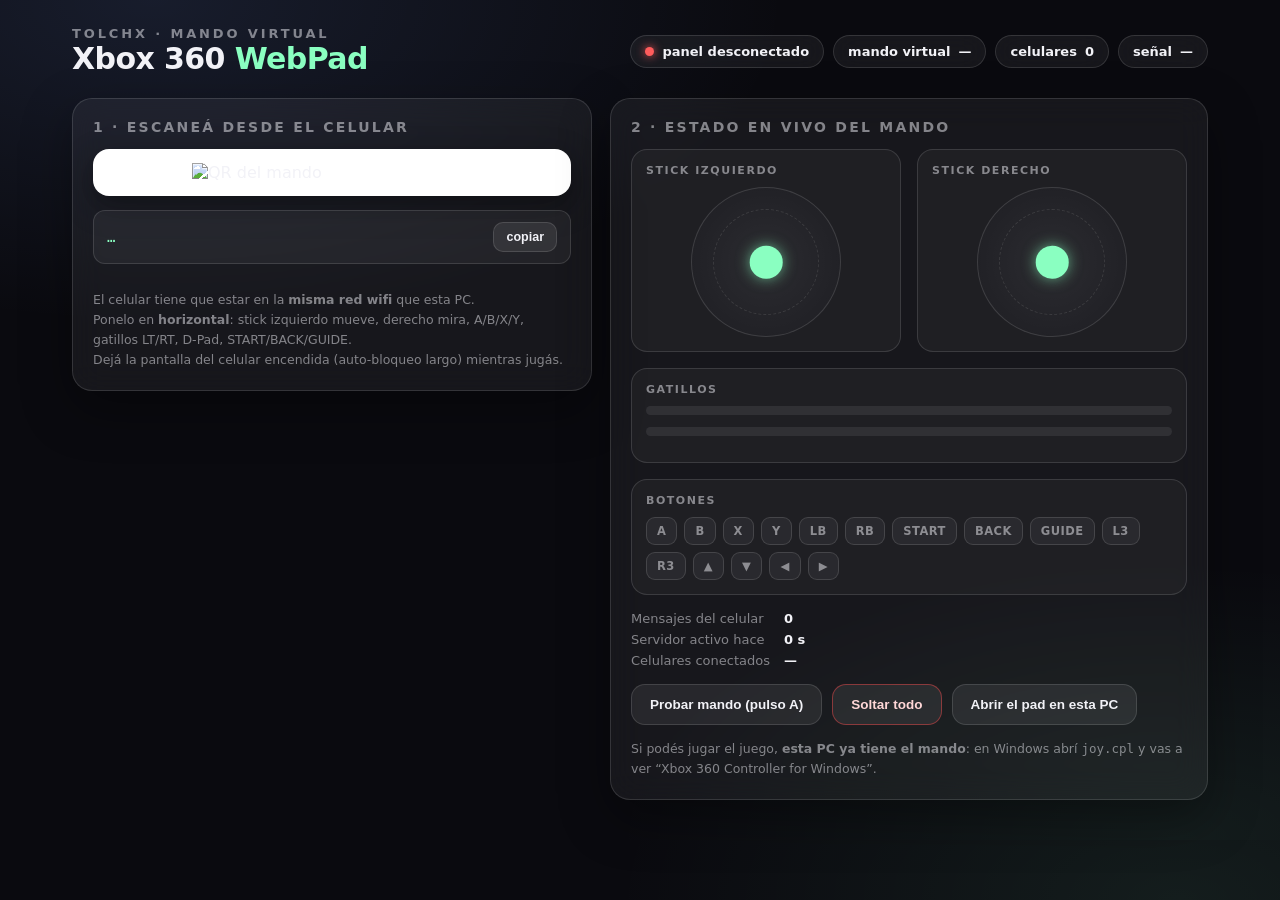
==== web/index.html @ 8189b66a "Xbox 360 WebPad: mando Xbox 360 virtual controlado por celular (ViGEmBus + WebSocket + QR)" ====
<!DOCTYPE html>
<html lang="es">
<head>
<meta charset="utf-8" />
<meta name="viewport" content="width=device-width, initial-scale=1" />
<title>Xbox 360 WebPad · panel</title>
<style>
  :root{
    --bg:#0a0a0f; --panel:rgba(255,255,255,.055); --line:rgba(255,255,255,.13);
    --txt:#f2f2f7; --dim:rgba(242,242,247,.5); --acento:#8affc1; --azul:#7aa2ff;
    --a:#2fd35a; --b:#ff4d4d; --x:#3d9bff; --y:#ffc400;
  }
  *{box-sizing:border-box;}
  html,body{margin:0;min-height:100%;background:
      radial-gradient(90% 70% at 12% 0%,rgba(122,162,255,.12),transparent 55%),
      radial-gradient(80% 60% at 92% 100%,rgba(138,255,193,.08),transparent 55%),
      var(--bg);
    color:var(--txt);font-family:-apple-system,BlinkMacSystemFont,"Segoe UI",system-ui,sans-serif;}
  .wrap{max-width:1180px;margin:0 auto;padding:26px 22px 40px;}
  header{display:flex;align-items:center;gap:14px;flex-wrap:wrap;margin-bottom:22px;}
  .marca{font-size:13px;letter-spacing:.22em;text-transform:uppercase;color:var(--dim);font-weight:700;}
  h1{margin:0;font-size:clamp(20px,2.6vw,30px);font-weight:750;letter-spacing:-.02em;}
  h1 span{color:var(--acento);}
  .pills{margin-left:auto;display:flex;gap:9px;flex-wrap:wrap;}
  .pill{display:flex;align-items:center;gap:8px;padding:8px 14px;border-radius:999px;
    background:var(--panel);border:1px solid var(--line);backdrop-filter:blur(14px);
    font-size:13px;font-weight:650;white-space:nowrap;}
  .pill b{font-variant-numeric:tabular-nums;font-weight:750;}
  #dot{width:9px;height:9px;border-radius:50%;background:#ff5c5c;box-shadow:0 0 10px #ff5c5c;}
  #dot.on{background:var(--acento);box-shadow:0 0 10px var(--acento);}
  #dot.medio{background:#ffc400;box-shadow:0 0 10px #ffc400;}
  .grid{display:grid;grid-template-columns:minmax(300px,1fr) minmax(340px,1.15fr);gap:18px;align-items:start;}
  @media (max-width:900px){.grid{grid-template-columns:1fr;}}
  .card{background:var(--panel);border:1px solid var(--line);border-radius:20px;
    padding:20px;backdrop-filter:blur(16px);box-shadow:0 18px 50px rgba(0,0,0,.35);}
  .card h2{margin:0 0 14px;font-size:14px;letter-spacing:.16em;text-transform:uppercase;color:var(--dim);font-weight:700;}
  .qr-caja{background:#fff;border-radius:16px;padding:14px;display:flex;align-items:center;justify-content:center;
    box-shadow:0 10px 30px rgba(0,0,0,.4);}
  .qr-caja img{width:100%;max-width:280px;height:auto;display:block;image-rendering:pixelated;}
  .url{display:flex;align-items:center;gap:10px;margin-top:14px;background:rgba(255,255,255,.05);
    border:1px solid var(--line);border-radius:12px;padding:11px 13px;font-size:14px;}
  .url code{flex:1;font-family:ui-monospace,SFMono-Regular,Menlo,monospace;color:var(--acento);
    overflow:hidden;text-overflow:ellipsis;white-space:nowrap;}
  .mini{padding:7px 12px;border-radius:10px;background:rgba(255,255,255,.08);border:1px solid var(--line);
    color:var(--txt);font-size:12.5px;font-weight:650;cursor:pointer;}
  .mini:hover{background:rgba(255,255,255,.14);}
  .ips{display:flex;gap:8px;flex-wrap:wrap;margin-top:12px;}
  .chip{padding:6px 11px;border-radius:999px;background:rgba(255,255,255,.05);border:1px solid var(--line);
    font-size:12px;color:var(--dim);cursor:pointer;}
  .chip.sel{border-color:rgba(138,255,193,.6);color:#fff;background:rgba(138,255,193,.14);}
  .nota{margin-top:14px;font-size:12.5px;color:var(--dim);line-height:1.6;}

  /* ── visualización del mando ── */
  .mando{display:grid;grid-template-columns:1fr 1fr;gap:16px;}
  .bloque{background:rgba(255,255,255,.035);border:1px solid var(--line);border-radius:16px;padding:14px;}
  .bloque .t{font-size:11px;letter-spacing:.14em;text-transform:uppercase;color:var(--dim);
    font-weight:700;margin-bottom:10px;}
  .pad-mini{position:relative;width:100%;aspect-ratio:1/1;max-width:150px;margin:0 auto;
    border-radius:50%;border:1px solid var(--line);background:radial-gradient(circle,rgba(255,255,255,.06),transparent);}
  .pad-mini .cruz{position:absolute;inset:14%;border-radius:50%;border:1px dashed rgba(255,255,255,.10);}
  .punto{position:absolute;left:50%;top:50%;width:22%;height:22%;border-radius:50%;transform:translate(-50%,-50%);
    background:var(--acento);box-shadow:0 0 14px rgba(138,255,193,.6);transition:transform .05s linear;}
  .barra{height:9px;border-radius:999px;background:rgba(255,255,255,.08);overflow:hidden;margin:6px 0 12px;}
  .barra i{display:block;height:100%;width:0%;border-radius:999px;
    background:linear-gradient(90deg,rgba(138,255,193,.55),var(--acento));transition:width .06s linear;}
  .barra.rt i{background:linear-gradient(90deg,rgba(122,162,255,.55),var(--azul));}
  .datos{display:grid;grid-template-columns:auto 1fr;gap:6px 14px;font-size:13px;}
  .datos .k{color:var(--dim);}
  .datos .v{font-variant-numeric:tabular-nums;font-weight:650;}
  .botones{display:flex;flex-wrap:wrap;gap:7px;margin-top:4px;}
  .bchip{padding:6px 10px;border-radius:9px;background:rgba(255,255,255,.05);border:1px solid var(--line);
    font-size:11.5px;font-weight:700;letter-spacing:.04em;color:var(--dim);transition:.08s;}
  .bchip.on{background:linear-gradient(135deg,rgba(138,255,193,.3),rgba(122,162,255,.28));
    border-color:rgba(138,255,193,.7);color:#fff;box-shadow:0 0 16px rgba(138,255,193,.35);}
  .acciones{display:flex;gap:10px;flex-wrap:wrap;margin-top:16px;}
  .btn-acc{padding:12px 18px;border-radius:14px;border:1px solid var(--line);background:rgba(255,255,255,.07);
    color:var(--txt);font-size:13.5px;font-weight:700;cursor:pointer;transition:.12s;}
  .btn-acc:hover{background:rgba(255,255,255,.13);}
  .btn-acc.rojo{border-color:rgba(255,77,77,.45);color:#ffd7d7;}
  .btn-acc.rojo:hover{background:rgba(255,77,77,.16);}
  a.link{color:var(--azul);text-decoration:none;}
  a.link:hover{text-decoration:underline;}
  .aviso{margin-top:14px;padding:12px 14px;border-radius:14px;font-size:13px;line-height:1.55;
    background:rgba(255,77,77,.12);border:1px solid rgba(255,77,77,.4);color:#ffd7d7;}
  .aviso.ok{background:rgba(138,255,193,.08);border-color:rgba(138,255,193,.3);color:#d6ffe9;}
</style>
</head>
<body>
<div class="wrap">
  <header>
    <div>
      <div class="marca">Tolchx · mando virtual</div>
      <h1>Xbox 360 <span>WebPad</span></h1>
    </div>
    <div class="pills">
      <div class="pill"><span id="dot"></span><span id="txtEstado">conectando…</span></div>
      <div class="pill">mando virtual <b id="vMando">—</b></div>
      <div class="pill">celulares <b id="vPads">0</b></div>
      <div class="pill">señal <b id="vSenal">—</b></div>
    </div>
  </header>

  <div class="grid">
    <!-- columna izquierda: QR + instrucciones -->
    <div class="card">
      <h2>1 · Escaneá desde el celular</h2>
      <div class="qr-caja"><img id="qr" alt="QR del mando" /></div>
      <div class="url"><code id="url">…</code><button class="mini" id="copiar">copiar</button></div>
      <div class="ips" id="ips"></div>
      <div class="aviso" id="aviso" style="display:none"></div>
      <div class="nota">
        El celular tiene que estar en la <b>misma red wifi</b> que esta PC.<br />
        Ponelo en <b>horizontal</b>: stick izquierdo mueve, derecho mira, A/B/X/Y, gatillos LT/RT,
        D-Pad, START/BACK/GUIDE.<br />
        Dejá la pantalla del celular encendida (auto-bloqueo largo) mientras jugás.
      </div>
    </div>

    <!-- columna derecha: estado en vivo -->
    <div class="card">
      <h2>2 · Estado en vivo del mando</h2>
      <div class="mando">
        <div class="bloque">
          <div class="t">Stick izquierdo</div>
          <div class="pad-mini"><div class="cruz"></div><div class="punto" id="ptL"></div></div>
        </div>
        <div class="bloque">
          <div class="t">Stick derecho</div>
          <div class="pad-mini"><div class="cruz"></div><div class="punto" id="ptR"></div></div>
        </div>
        <div class="bloque" style="grid-column:span 2">
          <div class="t">Gatillos</div>
          <div class="barra"><i id="bLT"></i></div>
          <div class="barra rt"><i id="bRT"></i></div>
        </div>
        <div class="bloque" style="grid-column:span 2">
          <div class="t">Botones</div>
          <div class="botones" id="botones"></div>
        </div>
      </div>
      <div class="datos" style="margin-top:16px">
        <div class="k">Mensajes del celular</div><div class="v" id="vMsgs">0</div>
        <div class="k">Servidor activo hace</div><div class="v" id="vUp">0 s</div>
        <div class="k">Celulares conectados</div><div class="v" id="vPadsLista">—</div>
      </div>
      <div class="acciones">
        <button class="btn-acc" id="probar">Probar mando (pulso A)</button>
        <button class="btn-acc rojo" id="soltar">Soltar todo</button>
        <button class="btn-acc" id="abrirPad">Abrir el pad en esta PC</button>
      </div>
      <div class="nota">
        Si podés jugar el juego, <b>esta PC ya tiene el mando</b>: en Windows abrí
        <code>joy.cpl</code> y vas a ver “Xbox 360 Controller for Windows”.
      </div>
    </div>
  </div>
</div>

<script>
(() => {
  'use strict';
  const $ = s => document.querySelector(s);
  let ip = null, puerto = location.port || 8790, ws = null, reintento = 500;

  const BOTONES = ['a','b','x','y','lb','rb','start','back','guide','l3','r3','up','down','left','right'];
  const ETIQUETA = { a:'A', b:'B', x:'X', y:'Y', lb:'LB', rb:'RB', start:'START', back:'BACK',
                     guide:'GUIDE', l3:'L3', r3:'R3', up:'▲', down:'▼', left:'◀', right:'▶' };

  // chips de botones
  const cont = $('#botones');
  const chips = {};
  for (const k of BOTONES) {
    const d = document.createElement('div');
    d.className = 'bchip'; d.textContent = ETIQUETA[k] || k.toUpperCase();
    cont.appendChild(d); chips[k] = d;
  }

  function urlPad() { return `http://${ip}:${puerto}/pad`; }

  function pintarUrl() {
    $('#url').textContent = urlPad();
    $('#qr').src = `/qr.svg?d=${encodeURIComponent(urlPad())}`;
  }

  async function cargarRed() {
    try {
      const r = await fetch('/api/net', { cache:'no-store' });
      const d = await r.json();
      puerto = d.puerto;
      const ips = d.ips && d.ips.length ? d.ips : [{ ip:'127.0.0.1', iface:'local' }];
      ip = ip || ips[0].ip;
      const cont = $('#ips');
      cont.innerHTML = '';
      for (const it of ips) {
        const c = document.createElement('div');
        c.className = 'chip' + (it.ip === ip ? ' sel' : '');
        c.textContent = `${it.ip} · ${it.iface || ''}`;
        c.onclick = () => { ip = it.ip; pintarUrl(); cargarRed(); };
        cont.appendChild(c);
      }
      pintarUrl();
    } catch (e) { /* la red se relee al reconectar */ }
  }

  $('#copiar').onclick = async () => {
    try { await navigator.clipboard.writeText(urlPad()); $('#copiar').textContent = '¡copiado!'; }
    catch { $('#copiar').textContent = 'no se pudo'; }
    setTimeout(() => $('#copiar').textContent = 'copiar', 1600);
  };
  $('#soltar').onclick = () => enviar({ t:'soltar' });
  $('#probar').onclick = () => enviar({ t:'probar' });
  $('#abrirPad').onclick = () => window.open('/pad', '_blank');

  function enviar(o) { if (ws && ws.readyState === 1) ws.send(JSON.stringify(o)); }

  function pintarEstado(d) {
    $('#vMando').textContent = d.mando ? 'OK' : 'no';
    $('#vPads').textContent = d.conectados;
    $('#vPadsLista').textContent = d.pads && d.pads.length
      ? d.pads.map(p => p.ip).join(', ') : '—';
    const hace = d.senal_hace_ms;
    $('#vSenal').textContent = hace === null || hace === undefined ? '—'
      : (hace < 1000 ? hace + ' ms' : (hace / 1000).toFixed(1) + ' s');
    $('#vMsgs').textContent = d.mensajes;
    $('#vUp').textContent = d.uptime_s < 60 ? d.uptime_s + ' s'
      : Math.round(d.uptime_s / 60) + ' min';

    const e = d.estado || { ls:[0,0], rs:[0,0], lt:0, rt:0, b:{} };
    const poner = (el, v) => {
      const R = 39;                                  // % de recorrido
      el.style.transform = `translate(calc(-50% + ${(v[0]*R).toFixed(1)}%), calc(-50% + ${(v[1]*R).toFixed(1)}%))`;
    };
    poner($('#ptL'), e.ls || [0,0]);
    poner($('#ptR'), e.rs || [0,0]);
    $('#bLT').style.width = ((e.lt || 0) * 100).toFixed(0) + '%';
    $('#bRT').style.width = ((e.rt || 0) * 100).toFixed(0) + '%';
    for (const k of BOTONES) chips[k].classList.toggle('on', !!(e.b && e.b[k]));

    const dot = $('#dot');
    dot.className = d.conectados > 0 ? 'on' : (d.mando ? 'medio' : '');
    $('#txtEstado').textContent = d.conectados > 0 ? 'celular conectado'
      : (d.mando ? 'esperando celular' : 'sin mando virtual');

    const av = $('#aviso');
    if (!d.mando) {
      av.style.display = '';
      av.className = 'aviso';
      av.innerHTML = `El mando virtual <b>no está activo</b>: ${d.error || 'driver ViGEmBus ausente'}.<br/>
        Cerrá esta ventana, corré <b>iniciar-mando.bat</b> como administrador una vez para instalar el driver y volvé a abrir.`;
    } else if (d.conectados > 0) {
      av.style.display = '';
      av.className = 'aviso ok';
      av.innerHTML = 'Celular conectado y enviando señales. El juego ya recibe el mando Xbox 360.';
    } else {
      av.style.display = 'none';
    }
  }

  function conectar() {
    const proto = location.protocol === 'https:' ? 'wss' : 'ws';
    ws = new WebSocket(`${proto}://${location.host}/ws`);
    ws.onopen = () => { reintento = 500; ws.send(JSON.stringify({ t:'hello', role:'panel' })); };
    ws.onmessage = ev => {
      let m; try { m = JSON.parse(ev.data); } catch { return; }
      if (m.t === 'estado') pintarEstado(m);
    };
    ws.onclose = () => {
      $('#dot').className = '';
      $('#txtEstado').textContent = 'panel desconectado';
      setTimeout(conectar, reintento = Math.min(reintento * 1.6, 4000));
    };
    ws.onerror = () => { try { ws.close(); } catch {} };
  }

  cargarRed();
  conectar();
})();
</script>
</body>
</html>
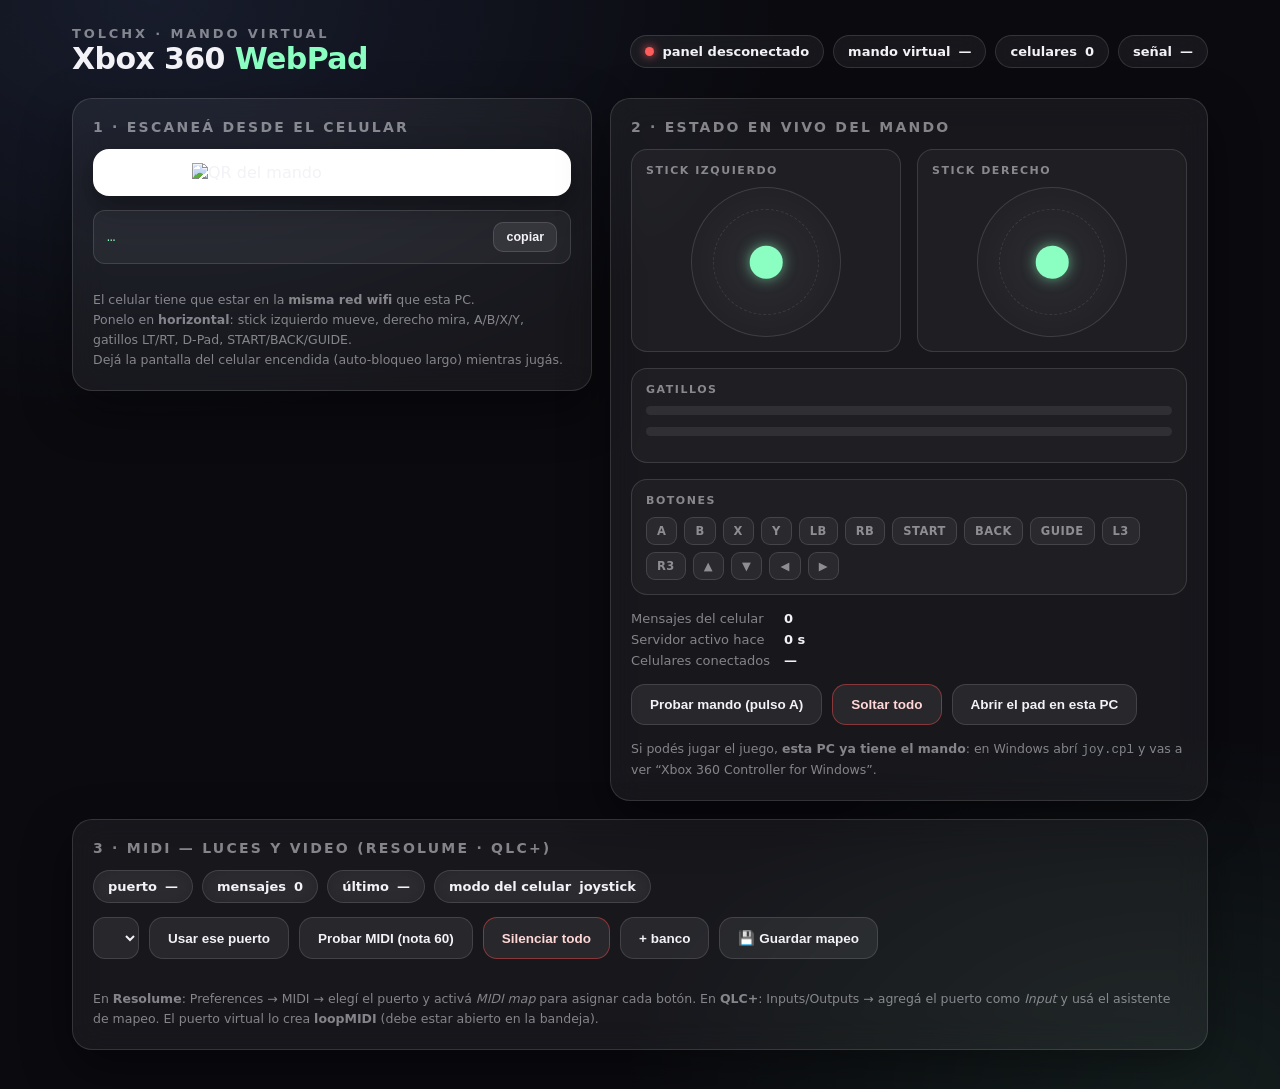
==== commit ac8a3e86: "Modo MIDI: botonera personalizable para Resolume / QLC+ en paralelo al joystick - midi_salida.py: sa" ====
--- a/web/index.html
+++ b/web/index.html
@@ -83,6 +83,26 @@
   .aviso{margin-top:14px;padding:12px 14px;border-radius:14px;font-size:13px;line-height:1.55;
     background:rgba(255,77,77,.12);border:1px solid rgba(255,77,77,.4);color:#ffd7d7;}
   .aviso.ok{background:rgba(138,255,193,.08);border-color:rgba(138,255,193,.3);color:#d6ffe9;}
+  .sel-mini{padding:11px 12px;border-radius:12px;background:rgba(255,255,255,.07);
+    border:1px solid var(--line);color:var(--txt);font-size:13px;font-weight:650;max-width:280px;}
+  .bancos{display:flex;gap:8px;flex-wrap:wrap;margin:16px 0 10px;}
+  .banco{padding:8px 14px;border-radius:999px;background:rgba(255,255,255,.05);border:1px solid var(--line);
+    font-size:13px;font-weight:650;color:var(--dim);cursor:pointer;}
+  .banco.sel{border-color:rgba(138,255,193,.6);color:#fff;background:rgba(138,255,193,.14);}
+  .midi-tabla table{width:100%;border-collapse:collapse;font-size:12.5px;}
+  .midi-tabla th{text-align:left;color:var(--dim);font-weight:700;font-size:11px;letter-spacing:.1em;
+    text-transform:uppercase;padding:6px 8px;border-bottom:1px solid var(--line);}
+  .midi-tabla td{padding:4px 6px;border-bottom:1px solid rgba(255,255,255,.05);}
+  .midi-tabla input,.midi-tabla select{width:100%;padding:7px 8px;border-radius:9px;
+    background:rgba(255,255,255,.06);border:1px solid var(--line);color:var(--txt);font-size:12.5px;}
+  .midi-tabla input[type=color]{padding:2px;height:32px;}
+  .midi-tabla .num{max-width:76px;}
+  .midi-tabla .borrar{padding:6px 10px;border-radius:9px;background:rgba(255,77,77,.14);
+    border:1px solid rgba(255,77,77,.4);color:#ffd7d7;font-size:12px;cursor:pointer;}
+  .midi-sub{display:flex;align-items:center;gap:10px;margin:14px 0 6px;}
+  .midi-sub b{font-size:12px;letter-spacing:.12em;text-transform:uppercase;color:var(--dim);}
+  .midi-sub .mini{padding:6px 11px;border-radius:9px;background:rgba(255,255,255,.08);
+    border:1px solid var(--line);color:var(--txt);font-size:12px;font-weight:650;cursor:pointer;}
 </style>
 </head>
 <body>
@@ -154,6 +174,36 @@
       </div>
     </div>
   </div>
+
+  <!-- ══════════ MIDI ══════════ -->
+  <div class="card" style="margin-top:18px">
+    <h2>3 · MIDI — luces y video (Resolume · QLC+)</h2>
+    <div class="pills" style="margin-bottom:14px">
+      <div class="pill">puerto <b id="vMidi">—</b></div>
+      <div class="pill">mensajes <b id="vMidiMsgs">0</b></div>
+      <div class="pill">último <b id="vMidiUlt">—</b></div>
+      <div class="pill">modo del celular <b id="vModo">joystick</b></div>
+    </div>
+
+    <div class="acciones" style="margin-top:0">
+      <select id="selPuerto" class="mini sel-mini"></select>
+      <button class="btn-acc" id="midiPuerto">Usar ese puerto</button>
+      <button class="btn-acc" id="midiProbar">Probar MIDI (nota 60)</button>
+      <button class="btn-acc rojo" id="midiPanic">Silenciar todo</button>
+      <button class="btn-acc" id="nuevoBanco">+ banco</button>
+      <button class="btn-acc" id="midiGuardar">💾 Guardar mapeo</button>
+    </div>
+    <div class="aviso" id="midiAviso" style="display:none"></div>
+
+    <div class="bancos" id="bancosMidi"></div>
+    <div class="midi-tabla" id="midiTabla"></div>
+    <div class="nota">
+      En <b>Resolume</b>: Preferences → MIDI → elegí el puerto y activá <i>MIDI map</i> para
+      asignar cada botón. En <b>QLC+</b>: Inputs/Outputs → agregá el puerto como
+      <i>Input</i> y usá el asistente de mapeo. El puerto virtual lo crea
+      <b>loopMIDI</b> (debe estar abierto en la bandeja).
+    </div>
+  </div>
 </div>
 
 <script>
@@ -254,6 +304,237 @@
     } else {
       av.style.display = 'none';
     }
+
+    if (d.midi) pintarMidi(d.midi, d.modo);
+  }
+
+  /* ══════════════════ MIDI ══════════════════ */
+  let mapa = null, bancoEd = 0;
+
+  function pintarMidi(m, modo) {
+    $('#vMidi').textContent = m.disponible ? (m.puerto || 'abierto') : 'sin puerto';
+    $('#vMidiMsgs').textContent = m.mensajes;
+    $('#vMidiUlt').textContent = m.ultimo ? `${m.ultimo.tipo} · ${m.ultimo.dato}` : '—';
+    $('#vModo').textContent = (modo === 'midi') ? 'MIDI' : 'joystick';
+
+    const av = $('#midiAviso');
+    if (!m.disponible) {
+      av.style.display = '';
+      av.className = 'aviso';
+      av.innerHTML = `Sin puerto MIDI abierto: ${m.error || ''}<br/>
+        Abrí <b>loopMIDI</b> (tiene que estar en la bandeja del sistema) o elegí otro puerto de la lista.`;
+    } else {
+      av.style.display = 'none';
+    }
+
+    const sel = $('#selPuerto');
+    const salidas = m.salidas || [];
+    const firma = salidas.join('|') + '#' + (m.puerto || '') + '#' + (m.pedido || '');
+    if (sel.dataset.firma !== firma) {
+      sel.dataset.firma = firma;
+      sel.innerHTML = '';
+      if (!salidas.length) {
+        const o = document.createElement('option');
+        o.textContent = '(no hay puertos MIDI)';
+        sel.appendChild(o);
+      }
+      for (const s of salidas) {
+        const o = document.createElement('option');
+        o.value = s; o.textContent = s;
+        if (s === m.puerto) o.selected = true;
+        sel.appendChild(o);
+      }
+    }
+  }
+
+  async function cargarMapa() {
+    try {
+      const r = await fetch('/api/midi', { cache: 'no-store' });
+      const d = await r.json();
+      mapa = d.mapa;
+      pintarMidi(d.midi, d.modo);
+      pintarEditor();
+    } catch (e) { /* se reintenta al guardar */ }
+  }
+
+  function campo(valor, tipo, alCambiar, extra = {}) {
+    const el = document.createElement('input');
+    el.type = tipo;
+    if (tipo === 'number') { el.min = extra.min ?? 0; el.max = extra.max ?? 127; }
+    el.value = valor;
+    if (extra.clase) el.className = extra.clase;
+    el.addEventListener('change', () => alCambiar(el.value));
+    return el;
+  }
+
+  function selector(opciones, valor, alCambiar) {
+    const sel = document.createElement('select');
+    for (const o of opciones) {
+      const op = document.createElement('option');
+      op.value = o; op.textContent = o;
+      if (o === valor) op.selected = true;
+      sel.appendChild(op);
+    }
+    sel.addEventListener('change', () => alCambiar(sel.value));
+    return sel;
+  }
+
+  function tablaSimple(titulo, filas, cabeceras, agregar) {
+    const cont = document.createElement('div');
+    const sub = document.createElement('div');
+    sub.className = 'midi-sub';
+    sub.innerHTML = `<b>${titulo}</b>`;
+    const mas = document.createElement('button');
+    mas.className = 'mini';
+    mas.textContent = agregar.etiqueta;
+    mas.onclick = agregar.accion;
+    sub.appendChild(mas);
+    cont.appendChild(sub);
+
+    const tabla = document.createElement('table');
+    const thead = document.createElement('thead');
+    const trh = document.createElement('tr');
+    for (const h of cabeceras) {
+      const th = document.createElement('th');
+      th.textContent = h;
+      trh.appendChild(th);
+    }
+    thead.appendChild(trh); tabla.appendChild(thead);
+    const tbody = document.createElement('tbody');
+    for (const f of filas) tbody.appendChild(f);
+    tabla.appendChild(tbody);
+    cont.appendChild(tabla);
+    return cont;
+  }
+
+  function pintarEditor() {
+    const cont = $('#bancosMidi');
+    const tabla = $('#midiTabla');
+    cont.innerHTML = ''; tabla.innerHTML = '';
+    if (!mapa || !mapa.paginas.length) return;
+    bancoEd = Math.min(bancoEd, mapa.paginas.length - 1);
+
+    mapa.paginas.forEach((p, i) => {
+      const d = document.createElement('div');
+      d.className = 'banco' + (i === bancoEd ? ' sel' : '');
+      d.textContent = p.nombre || `BANCO ${i + 1}`;
+      d.onclick = () => { bancoEd = i; pintarEditor(); };
+      cont.appendChild(d);
+    });
+    const pag = mapa.paginas[bancoEd];
+
+    const cont2 = document.createElement('div');   // nombre del banco + borrar
+    const sub = document.createElement('div');
+    sub.className = 'midi-sub';
+    const nom = document.createElement('input');
+    nom.value = pag.nombre || '';
+    nom.placeholder = 'nombre del banco';
+    nom.style.cssText = 'max-width:220px;padding:8px 10px;border-radius:10px;background:rgba(255,255,255,.06);border:1px solid var(--line);color:var(--txt)';
+    nom.onchange = () => { pag.nombre = nom.value.slice(0, 20); pintarEditor(); };
+    const del = document.createElement('button');
+    del.className = 'mini';
+    del.textContent = 'borrar banco';
+    del.onclick = () => {
+      if (mapa.paginas.length <= 1) return;
+      mapa.paginas.splice(bancoEd, 1);
+      bancoEd = 0; pintarEditor();
+    };
+    sub.appendChild(nom); sub.appendChild(del);
+    cont2.appendChild(sub);
+    tabla.appendChild(cont2);
+
+    /* ── botones ── */
+    const filasB = pag.botones.map((b, j) => {
+      const tr = document.createElement('tr');
+      tr.appendChild(celda(campo(b.etiqueta, 'text', v => { b.etiqueta = v.slice(0, 20); })));
+      tr.appendChild(celda(selector(['note', 'cc', 'pc'], b.tipo, v => { b.tipo = v; })));
+      tr.appendChild(celda(campo(b.num, 'number', v => { b.num = +v; }, { clase: 'num' })));
+      tr.appendChild(celda(campo(b.canal, 'number', v => { b.canal = +v; }, { min: 1, max: 16, clase: 'num' })));
+      tr.appendChild(celda(selector(['momento', 'toggle', 'disparo', 'fijo'], b.modo, v => { b.modo = v; })));
+      tr.appendChild(celda(campo(b.color || '#7aa2ff', 'color', v => { b.color = v; })));
+      const td = document.createElement('td');
+      const x = document.createElement('button');
+      x.className = 'borrar'; x.textContent = '✕';
+      x.onclick = () => { pag.botones.splice(j, 1); pintarEditor(); };
+      td.appendChild(x); tr.appendChild(td);
+      return tr;
+    });
+    tabla.appendChild(tablaSimple('BOTONES', filasB,
+      ['Etiqueta', 'Tipo', 'N°', 'Canal', 'Modo', 'Color', ''],
+      { etiqueta: '+ botón', accion: () => {
+        pag.botones.push({ id: 'b' + Date.now().toString(36), etiqueta: 'NUEVO', tipo: 'note',
+                           num: 36, canal: 1, modo: 'momento', color: '#7aa2ff' });
+        pintarEditor();
+      } }));
+
+    /* ── faders ── */
+    const filasF = pag.faders.map((f, j) => {
+      const tr = document.createElement('tr');
+      tr.appendChild(celda(campo(f.etiqueta, 'text', v => { f.etiqueta = v.slice(0, 20); })));
+      tr.appendChild(celda(selector(['cc', 'note', 'pc'], f.tipo, v => { f.tipo = v; })));
+      tr.appendChild(celda(campo(f.num, 'number', v => { f.num = +v; }, { clase: 'num' })));
+      tr.appendChild(celda(campo(f.canal, 'number', v => { f.canal = +v; }, { min: 1, max: 16, clase: 'num' })));
+      const td = document.createElement('td');
+      const x = document.createElement('button');
+      x.className = 'borrar'; x.textContent = '✕';
+      x.onclick = () => { pag.faders.splice(j, 1); pintarEditor(); };
+      td.appendChild(x); tr.appendChild(td);
+      return tr;
+    });
+    tabla.appendChild(tablaSimple('FADERS', filasF,
+      ['Etiqueta', 'Tipo', 'N°', 'Canal', ''],
+      { etiqueta: '+ fader', accion: () => {
+        pag.faders.push({ id: 'f' + Date.now().toString(36), etiqueta: 'FADER', tipo: 'cc',
+                          num: 7, canal: 1 });
+        pintarEditor();
+      } }));
+  }
+
+  function celda(hijo) {
+    const td = document.createElement('td');
+    td.appendChild(hijo);
+    return td;
+  }
+
+  $('#nuevoBanco').onclick = () => {
+    if (!mapa) return;
+    mapa.paginas.push({ nombre: `BANCO ${mapa.paginas.length + 1}`, botones: [], faders: [] });
+    bancoEd = mapa.paginas.length - 1;
+    pintarEditor();
+  };
+
+  $('#midiGuardar').onclick = async () => {
+    const b = $('#midiGuardar');
+    b.textContent = 'guardando…';
+    try {
+      const r = await fetch('/api/midi/mapa', {
+        method: 'POST',
+        headers: { 'content-type': 'application/json' },
+        body: JSON.stringify({ mapa })
+      });
+      const d = await r.json();
+      if (d.mapa) { mapa = d.mapa; pintarEditor(); }
+      b.textContent = '✓ guardado';
+    } catch { b.textContent = '✗ error'; }
+    setTimeout(() => b.textContent = '💾 Guardar mapeo', 1800);
+  };
+
+  $('#midiProbar').onclick = () => enviarHttp('/api/midi/probar');
+  $('#midiPanic').onclick = () => enviarHttp('/api/midi/panic');
+  $('#midiPuerto').onclick = async () => {
+    const puerto = $('#selPuerto').value;
+    try {
+      await fetch('/api/midi/puerto', {
+        method: 'POST',
+        headers: { 'content-type': 'application/json' },
+        body: JSON.stringify({ puerto })
+      });
+      cargarMapa();
+    } catch {}
+  };
+  async function enviarHttp(url) {
+    try { const r = await fetch(url, { method: 'POST' }); return await r.json(); }
+    catch { return {}; }
   }
 
   function conectar() {
@@ -273,6 +554,7 @@
   }
 
   cargarRed();
+  cargarMapa();
   conectar();
 })();
 </script>
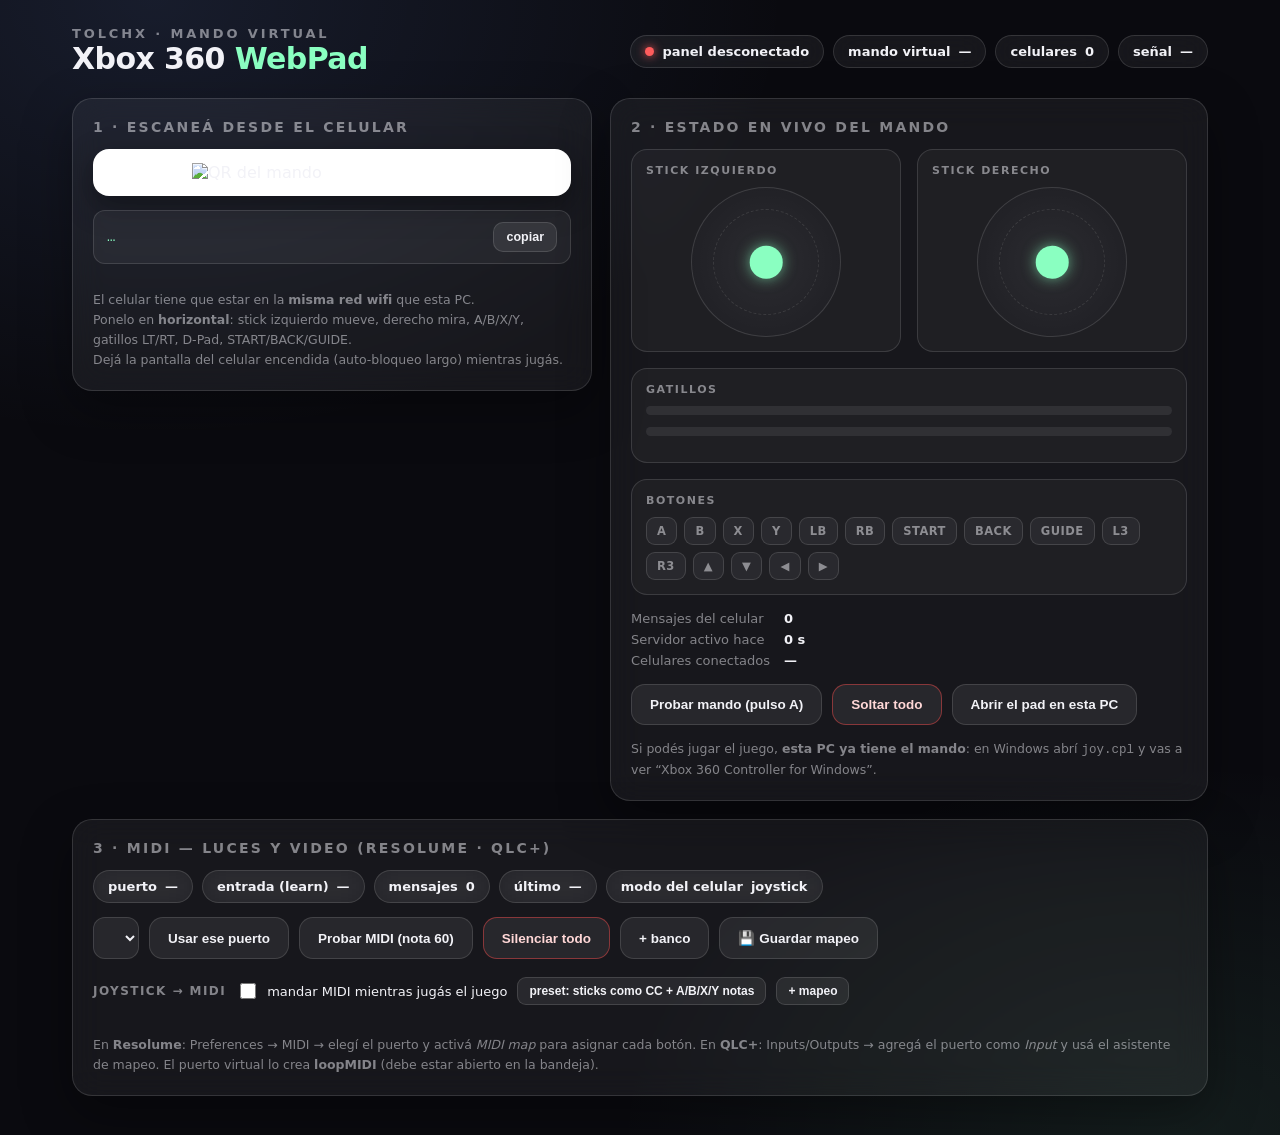
==== commit 79cf060b: "MIDI learn, joystick -> MIDI y loopMIDI en el paquete portable - MIDI learn: cada fila del mapeo tie" ====
--- a/web/index.html
+++ b/web/index.html
@@ -103,6 +103,11 @@
   .midi-sub b{font-size:12px;letter-spacing:.12em;text-transform:uppercase;color:var(--dim);}
   .midi-sub .mini{padding:6px 11px;border-radius:9px;background:rgba(255,255,255,.08);
     border:1px solid var(--line);color:var(--txt);font-size:12px;font-weight:650;cursor:pointer;}
+  .chk{display:flex;align-items:center;gap:8px;font-size:13px;color:var(--txt);cursor:pointer;}
+  .chk input{width:16px;height:16px;accent-color:#8affc1;}
+  .midi-tabla .aprender{padding:6px 9px;border-radius:9px;background:rgba(138,255,193,.12);
+    border:1px solid rgba(138,255,193,.35);color:#d6ffe9;font-size:13px;cursor:pointer;}
+  .midi-tabla .aprender.on{background:rgba(138,255,193,.35);color:#0a0a0f;font-weight:800;}
 </style>
 </head>
 <body>
@@ -180,6 +185,7 @@
     <h2>3 · MIDI — luces y video (Resolume · QLC+)</h2>
     <div class="pills" style="margin-bottom:14px">
       <div class="pill">puerto <b id="vMidi">—</b></div>
+      <div class="pill">entrada (learn) <b id="vMidiIn">—</b></div>
       <div class="pill">mensajes <b id="vMidiMsgs">0</b></div>
       <div class="pill">último <b id="vMidiUlt">—</b></div>
       <div class="pill">modo del celular <b id="vModo">joystick</b></div>
@@ -194,6 +200,15 @@
       <button class="btn-acc" id="midiGuardar">💾 Guardar mapeo</button>
     </div>
     <div class="aviso" id="midiAviso" style="display:none"></div>
+    <div class="aviso ok" id="aprenderAviso" style="display:none"></div>
+
+    <div class="midi-sub" style="margin-top:18px">
+      <b>JOYSTICK → MIDI</b>
+      <label class="chk"><input type="checkbox" id="joyActivo"> mandar MIDI mientras jugás el juego</label>
+      <button class="mini" id="joyPreset">preset: sticks como CC + A/B/X/Y notas</button>
+      <button class="mini" id="joyAdd">+ mapeo</button>
+    </div>
+    <div class="midi-tabla" id="joyTabla"></div>
 
     <div class="bancos" id="bancosMidi"></div>
     <div class="midi-tabla" id="midiTabla"></div>
@@ -305,14 +320,48 @@
       av.style.display = 'none';
     }
 
-    if (d.midi) pintarMidi(d.midi, d.modo);
+    if (d.midi) pintarMidi(d.midi, d.modo, d.midi_in, d.aprender);
   }
 
   /* ══════════════════ MIDI ══════════════════ */
-  let mapa = null, bancoEd = 0;
-
-  function pintarMidi(m, modo) {
+  let mapa = null, bancoEd = 0, aprenderPintado = undefined;
+
+  function buscarEnMapa(ident) {
+    if (!mapa || !ident) return null;
+    for (const p of mapa.paginas || []) {
+      for (const c of (p.botones || []).concat(p.faders || [])) if (c.id === ident) return c;
+    }
+    for (const j of mapa.joystick || []) if (j.id === ident) return j;
+    return null;
+  }
+
+  function pintarAprender(aprender) {
+    document.querySelectorAll('[data-learn]').forEach(b => {
+      b.classList.toggle('on', b.dataset.learn === aprender);
+    });
+    if (aprender === aprenderPintado) return;      // no rearmar el HTML 10 veces por segundo
+    aprenderPintado = aprender;
+    const av = $('#aprenderAviso');
+    if (aprender) {
+      const c = buscarEnMapa(aprender);
+      av.style.display = '';
+      av.innerHTML = `🎯 <b>Aprendiendo</b> → <b>${c ? (c.etiqueta || aprender) : aprender}</b>.
+        Tocá el control en pantalla de Resolume/QLC+, mandá la señal desde la mesa,
+        o apretá un pad del celular para copiar su número.
+        <button class="mini" id="learnCancelar">cancelar</button>`;
+      const b = $('#learnCancelar');
+      if (b) b.onclick = () => { enviar({ t:'midi-learn', id:null }); };
+    } else {
+      av.style.display = 'none';
+    }
+  }
+
+  function pintarMidi(m, modo, entrada, aprender) {
     $('#vMidi').textContent = m.disponible ? (m.puerto || 'abierto') : 'sin puerto';
+    if (entrada) {
+      $('#vMidiIn').textContent = entrada.disponible ? (entrada.puerto || 'ok')
+                                                     : 'sin entrada';
+    }
     $('#vMidiMsgs').textContent = m.mensajes;
     $('#vMidiUlt').textContent = m.ultimo ? `${m.ultimo.tipo} · ${m.ultimo.dato}` : '—';
     $('#vModo').textContent = (modo === 'midi') ? 'MIDI' : 'joystick';
@@ -345,6 +394,7 @@
         sel.appendChild(o);
       }
     }
+    pintarAprender(aprender);
   }
 
   async function cargarMapa() {
@@ -352,9 +402,19 @@
       const r = await fetch('/api/midi', { cache: 'no-store' });
       const d = await r.json();
       mapa = d.mapa;
-      pintarMidi(d.midi, d.modo);
+      pintarMidi(d.midi, d.modo, d.midi_in, d.aprender);
       pintarEditor();
     } catch (e) { /* se reintenta al guardar */ }
+  }
+
+  function botonAprender(ident) {
+    const b = document.createElement('button');
+    b.className = 'aprender';
+    b.dataset.learn = ident;
+    b.textContent = '🎯';
+    b.title = 'MIDI learn: aprender la próxima señal';
+    b.onclick = () => enviar({ t:'midi-learn', id: ident });
+    return b;
   }
 
   function campo(valor, tipo, alCambiar, extra = {}) {
@@ -452,15 +512,17 @@
       tr.appendChild(celda(campo(b.canal, 'number', v => { b.canal = +v; }, { min: 1, max: 16, clase: 'num' })));
       tr.appendChild(celda(selector(['momento', 'toggle', 'disparo', 'fijo'], b.modo, v => { b.modo = v; })));
       tr.appendChild(celda(campo(b.color || '#7aa2ff', 'color', v => { b.color = v; })));
+      const tdl = document.createElement('td');
+      tdl.appendChild(botonAprender(b.id)); tr.appendChild(tdl);
       const td = document.createElement('td');
       const x = document.createElement('button');
       x.className = 'borrar'; x.textContent = '✕';
-      x.onclick = () => { pag.botones.splice(j, 1); pintarEditor(); };
+      x.onclick = () => { pag.botones.splice(j, 1); guardarMapa(); };
       td.appendChild(x); tr.appendChild(td);
       return tr;
     });
     tabla.appendChild(tablaSimple('BOTONES', filasB,
-      ['Etiqueta', 'Tipo', 'N°', 'Canal', 'Modo', 'Color', ''],
+      ['Etiqueta', 'Tipo', 'N°', 'Canal', 'Modo', 'Color', '🎯', ''],
       { etiqueta: '+ botón', accion: () => {
         pag.botones.push({ id: 'b' + Date.now().toString(36), etiqueta: 'NUEVO', tipo: 'note',
                            num: 36, canal: 1, modo: 'momento', color: '#7aa2ff' });
@@ -474,20 +536,126 @@
       tr.appendChild(celda(selector(['cc', 'note', 'pc'], f.tipo, v => { f.tipo = v; })));
       tr.appendChild(celda(campo(f.num, 'number', v => { f.num = +v; }, { clase: 'num' })));
       tr.appendChild(celda(campo(f.canal, 'number', v => { f.canal = +v; }, { min: 1, max: 16, clase: 'num' })));
+      const tdl = document.createElement('td');
+      tdl.appendChild(botonAprender(f.id)); tr.appendChild(tdl);
       const td = document.createElement('td');
       const x = document.createElement('button');
       x.className = 'borrar'; x.textContent = '✕';
-      x.onclick = () => { pag.faders.splice(j, 1); pintarEditor(); };
+      x.onclick = () => { pag.faders.splice(j, 1); guardarMapa(); };
       td.appendChild(x); tr.appendChild(td);
       return tr;
     });
     tabla.appendChild(tablaSimple('FADERS', filasF,
-      ['Etiqueta', 'Tipo', 'N°', 'Canal', ''],
+      ['Etiqueta', 'Tipo', 'N°', 'Canal', '🎯', ''],
       { etiqueta: '+ fader', accion: () => {
         pag.faders.push({ id: 'f' + Date.now().toString(36), etiqueta: 'FADER', tipo: 'cc',
                           num: 7, canal: 1 });
-        pintarEditor();
+        guardarMapa();
       } }));
+
+    pintarJoy();
+  }
+
+  /* ── joystick → MIDI ──────────────────────────────────────────────────── */
+  const ETQ_CONTROL = {
+    a:'A', b:'B', x:'X', y:'Y', lb:'LB', rb:'RB', start:'START', back:'BACK', guide:'GUIDE',
+    l3:'L3 (click izq)', r3:'R3 (click der)', up:'CRUCETA ↑', down:'CRUCETA ↓',
+    left:'CRUCETA ←', right:'CRUCETA →', lt:'GATILLO LT', rt:'GATILLO RT',
+    ls_x:'STICK IZQ ↔', ls_y:'STICK IZQ ↕', rs_x:'STICK DER ↔', rs_y:'STICK DER ↕'
+  };
+
+  const PRESET_JOY = [
+    { control:'a',  tipo:'note', num:36, canal:1, modo:'momento' },
+    { control:'b',  tipo:'note', num:37, canal:1, modo:'momento' },
+    { control:'x',  tipo:'note', num:38, canal:1, modo:'momento' },
+    { control:'y',  tipo:'note', num:39, canal:1, modo:'momento' },
+    { control:'lb', tipo:'note', num:40, canal:1, modo:'momento' },
+    { control:'rb', tipo:'note', num:41, canal:1, modo:'momento' },
+    { control:'lt', tipo:'cc',   num:7,  canal:1, modo:'momento' },
+    { control:'rt', tipo:'cc',   num:8,  canal:1, modo:'momento' },
+    { control:'ls_x', tipo:'cc', num:9,  canal:1, modo:'momento' },
+    { control:'ls_y', tipo:'cc', num:10, canal:1, modo:'momento' },
+    { control:'rs_x', tipo:'cc', num:11, canal:1, modo:'momento' },
+    { control:'rs_y', tipo:'cc', num:12, canal:1, modo:'momento' }
+  ];
+
+  function selectorControl(valor, alCambiar) {
+    const sel = document.createElement('select');
+    for (const k of Object.keys(ETQ_CONTROL)) {
+      const o = document.createElement('option');
+      o.value = k; o.textContent = ETQ_CONTROL[k];
+      if (k === valor) o.selected = true;
+      sel.appendChild(o);
+    }
+    sel.onchange = () => alCambiar(sel.value);
+    return sel;
+  }
+
+  function casilla(valor, alCambiar) {
+    const el = document.createElement('input');
+    el.type = 'checkbox';
+    el.checked = !!valor;
+    el.style.width = '18px';
+    el.onchange = () => alCambiar(el.checked);
+    return el;
+  }
+
+  function pintarJoy() {
+    const cont = $('#joyTabla');
+    cont.innerHTML = '';
+    if (!mapa) return;
+    $('#joyActivo').checked = !!mapa.joystick_activo;
+    const items = mapa.joystick || [];
+
+    const filas = items.map((it, j) => {
+      const tr = document.createElement('tr');
+      tr.appendChild(celda(selectorControl(it.control, v => { it.control = v; })));
+      tr.appendChild(celda(selector(['note', 'cc', 'pc'], it.tipo, v => { it.tipo = v; })));
+      tr.appendChild(celda(campo(it.num, 'number', v => { it.num = +v; }, { clase: 'num' })));
+      tr.appendChild(celda(campo(it.canal, 'number', v => { it.canal = +v; }, { min:1, max:16, clase:'num' })));
+      tr.appendChild(celda(selector(['momento', 'toggle', 'disparo', 'fijo'], it.modo, v => { it.modo = v; })));
+      tr.appendChild(celda(campo(it.umbral ?? 0.6, 'number', v => { it.umbral = +v; },
+                                { min: 0.05, max: 0.95, clase: 'num' })));
+      tr.appendChild(celda(casilla(it.invertir, v => { it.invertir = v; })));
+      const tdl = document.createElement('td');
+      tdl.appendChild(botonAprender(it.id)); tr.appendChild(tdl);
+      const td = document.createElement('td');
+      const x = document.createElement('button');
+      x.className = 'borrar'; x.textContent = '✕';
+      x.onclick = () => { items.splice(j, 1); guardarMapa(); };
+      td.appendChild(x); tr.appendChild(td);
+      return tr;
+    });
+
+    cont.appendChild(tablaSimple('MAPEO DEL JOYSTICK', filas,
+      ['Control', 'Tipo', 'N°', 'Canal', 'Modo', 'Umbral', 'Inv.', '🎯', ''],
+      { etiqueta: '+ mapeo', accion: () => {
+        items.push({ id: 'j' + Date.now().toString(36), control: 'a', tipo: 'note', num: 36,
+                     canal: 1, modo: 'momento', umbral: 0.6, invertir: false });
+        guardarMapa();
+      } }));
+
+    if (!items.length) {
+      const n = document.createElement('div');
+      n.className = 'nota';
+      n.innerHTML = 'Sin mapeos: el joystick solo maneja el juego. Agregá uno, o usá el ' +
+                    '<b>preset</b> (sticks y gatillos como CC + A/B/X/Y como notas).';
+      cont.appendChild(n);
+    }
+  }
+
+  async function guardarMapa() {
+    try {
+      const r = await fetch('/api/midi/mapa', {
+        method: 'POST',
+        headers: { 'content-type': 'application/json' },
+        body: JSON.stringify({ mapa })
+      });
+      const d = await r.json();
+      if (d.mapa) mapa = d.mapa;
+      pintarEditor();
+      return true;
+    } catch { return false; }
   }
 
   function celda(hijo) {
@@ -500,7 +668,31 @@
     if (!mapa) return;
     mapa.paginas.push({ nombre: `BANCO ${mapa.paginas.length + 1}`, botones: [], faders: [] });
     bancoEd = mapa.paginas.length - 1;
-    pintarEditor();
+    guardarMapa();
+  };
+
+  $('#joyActivo').onchange = (e) => {
+    if (!mapa) return;
+    mapa.joystick_activo = e.target.checked;
+    guardarMapa();
+  };
+
+  $('#joyPreset').onclick = () => {
+    if (!mapa) return;
+    if ((mapa.joystick || []).length &&
+        !confirm('¿Reemplazar el mapeo del joystick por el preset?')) return;
+    mapa.joystick = PRESET_JOY.map((c, i) =>
+      Object.assign({ id: 'j' + (i + 1), umbral: 0.6, invertir: false }, c));
+    mapa.joystick_activo = true;
+    guardarMapa();
+  };
+
+  $('#joyAdd').onclick = () => {
+    if (!mapa) return;
+    mapa.joystick = mapa.joystick || [];
+    mapa.joystick.push({ id: 'j' + Date.now().toString(36), control: 'a', tipo: 'note', num: 36,
+                         canal: 1, modo: 'momento', umbral: 0.6, invertir: false });
+    guardarMapa();
   };
 
   $('#midiGuardar').onclick = async () => {
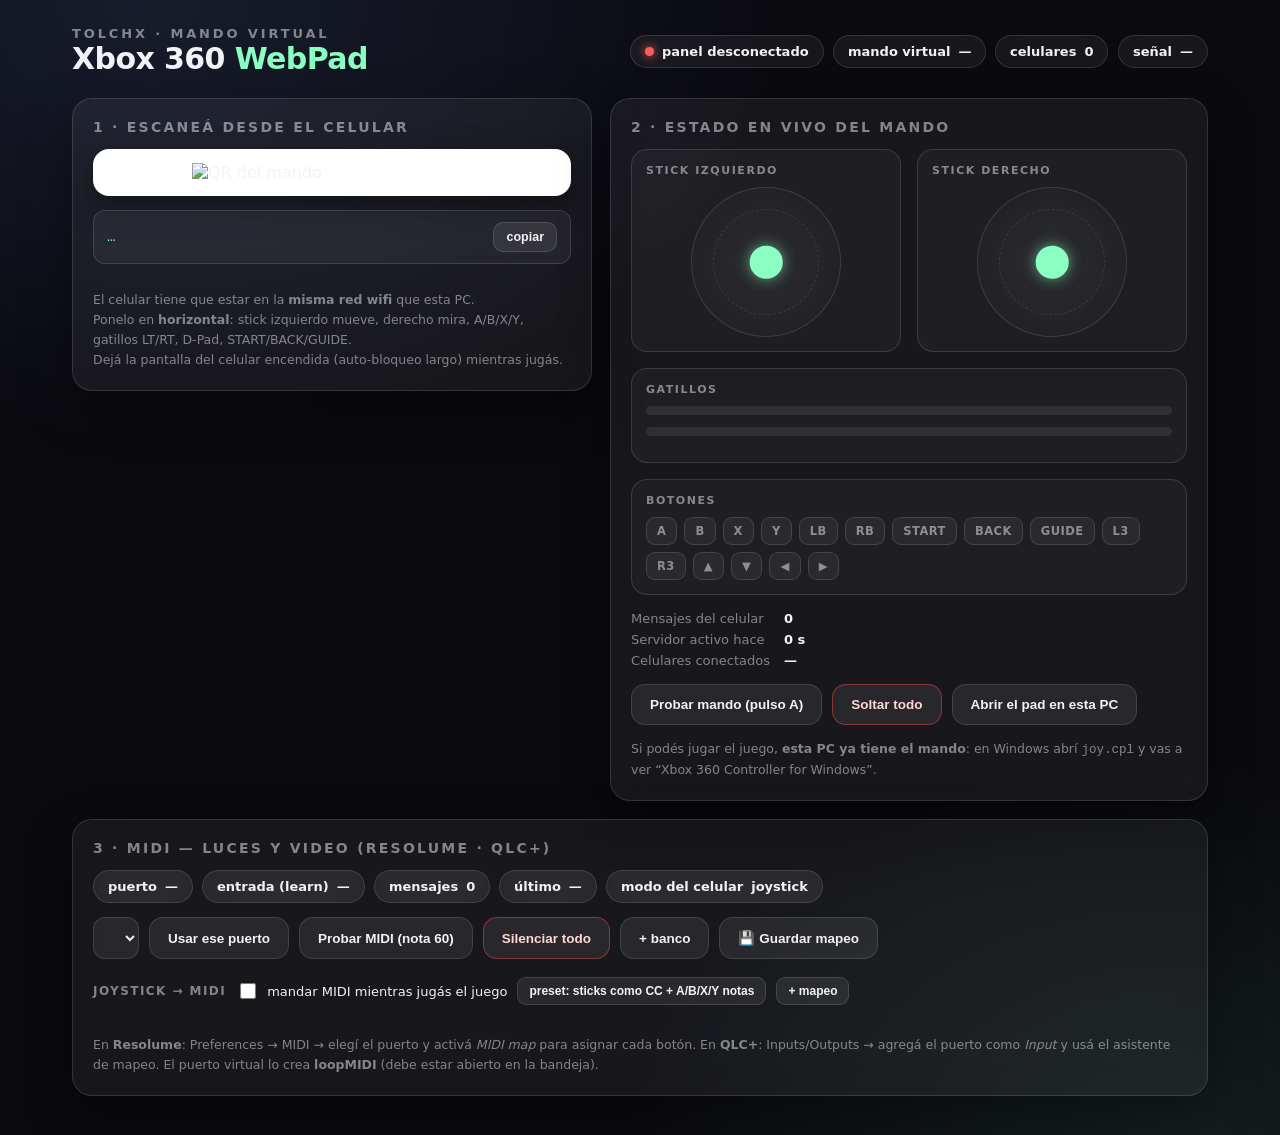
==== commit 16a5f0c3: "MIDI learn tambien para las filas del joystick + preset por defecto - buscar_control() ahora encuent" ====
--- a/web/index.html
+++ b/web/index.html
@@ -344,8 +344,9 @@
     const av = $('#aprenderAviso');
     if (aprender) {
       const c = buscarEnMapa(aprender);
+      const nombre = c ? (c.etiqueta || ETQ_CONTROL[c.control] || aprender) : aprender;
       av.style.display = '';
-      av.innerHTML = `🎯 <b>Aprendiendo</b> → <b>${c ? (c.etiqueta || aprender) : aprender}</b>.
+      av.innerHTML = `🎯 <b>Aprendiendo</b> → <b>${nombre}</b>.
         Tocá el control en pantalla de Resolume/QLC+, mandá la señal desde la mesa,
         o apretá un pad del celular para copiar su número.
         <button class="mini" id="learnCancelar">cancelar</button>`;
@@ -736,6 +737,9 @@
     ws.onmessage = ev => {
       let m; try { m = JSON.parse(ev.data); } catch { return; }
       if (m.t === 'estado') pintarEstado(m);
+      if (m.t === 'midi-learn-ok' && m.ok === false) {
+        alert('No pude armar el MIDI learn para ese control.');
+      }
     };
     ws.onclose = () => {
       $('#dot').className = '';
